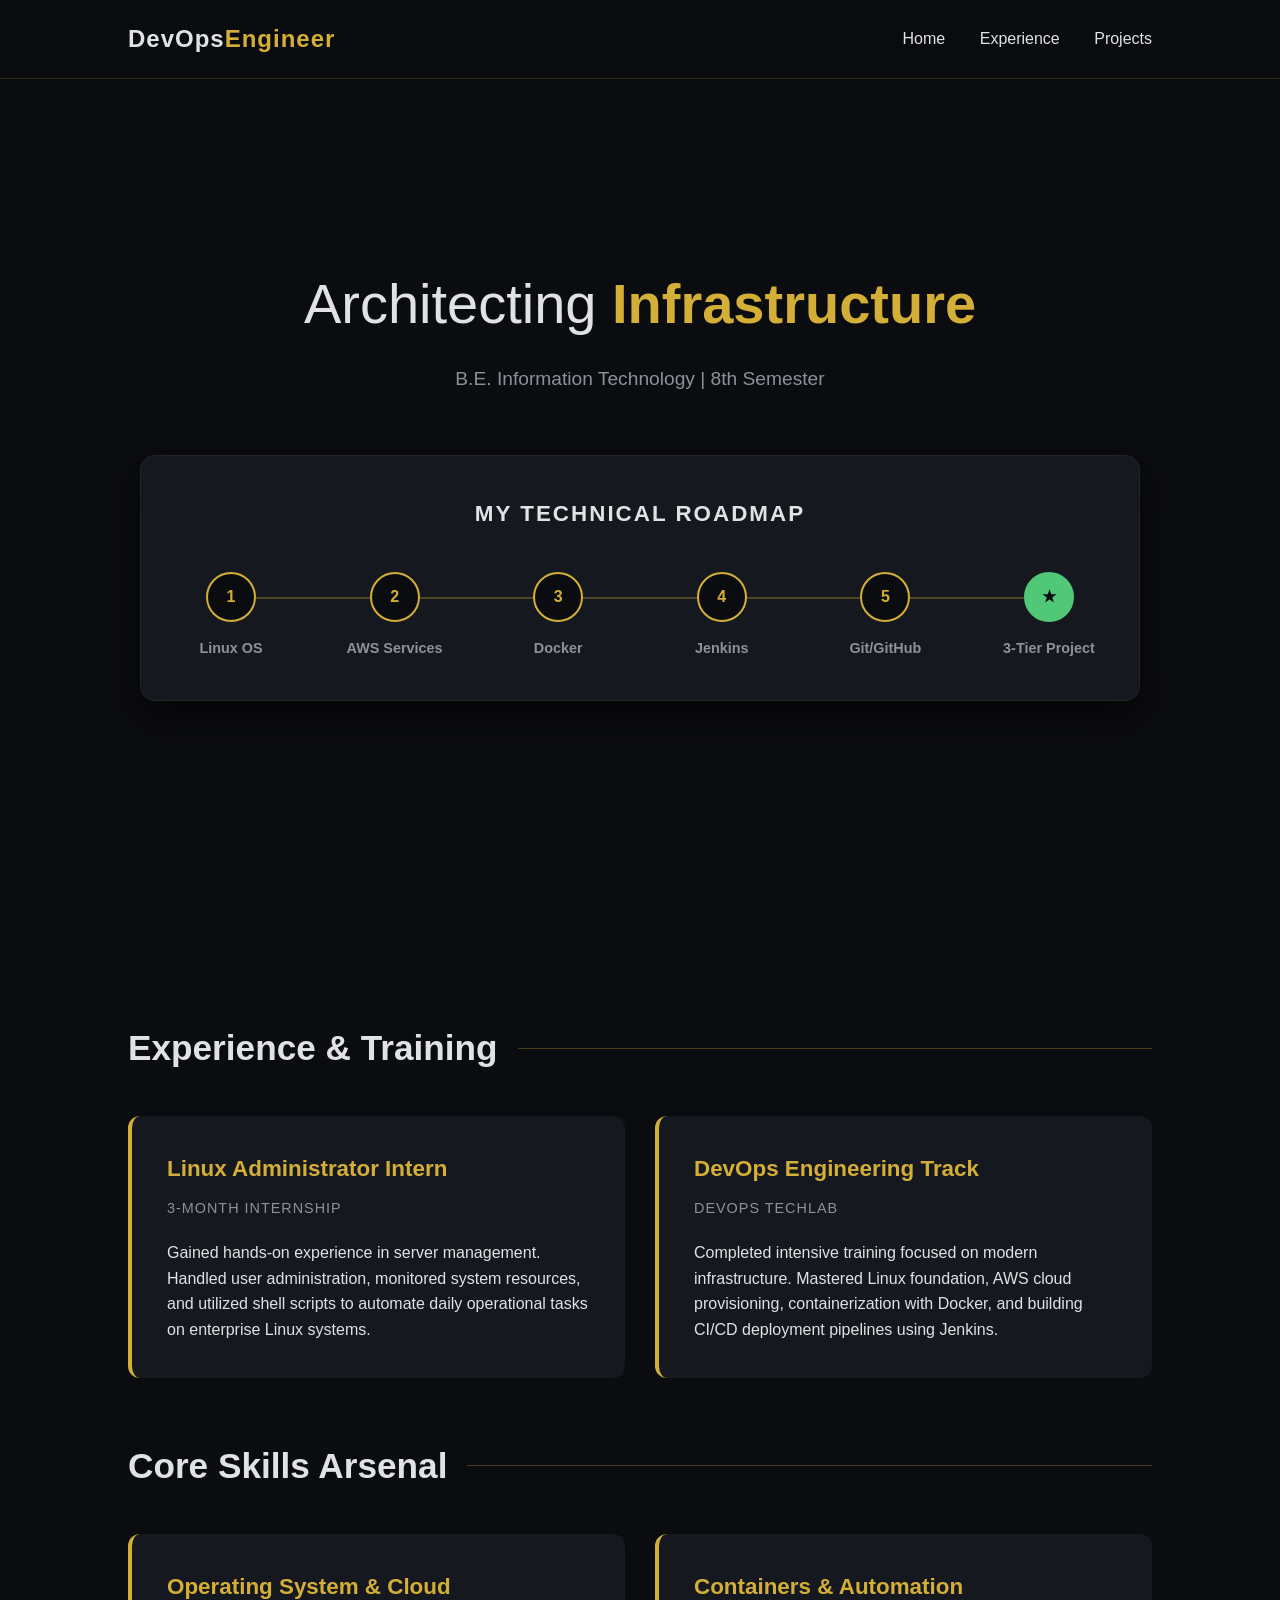
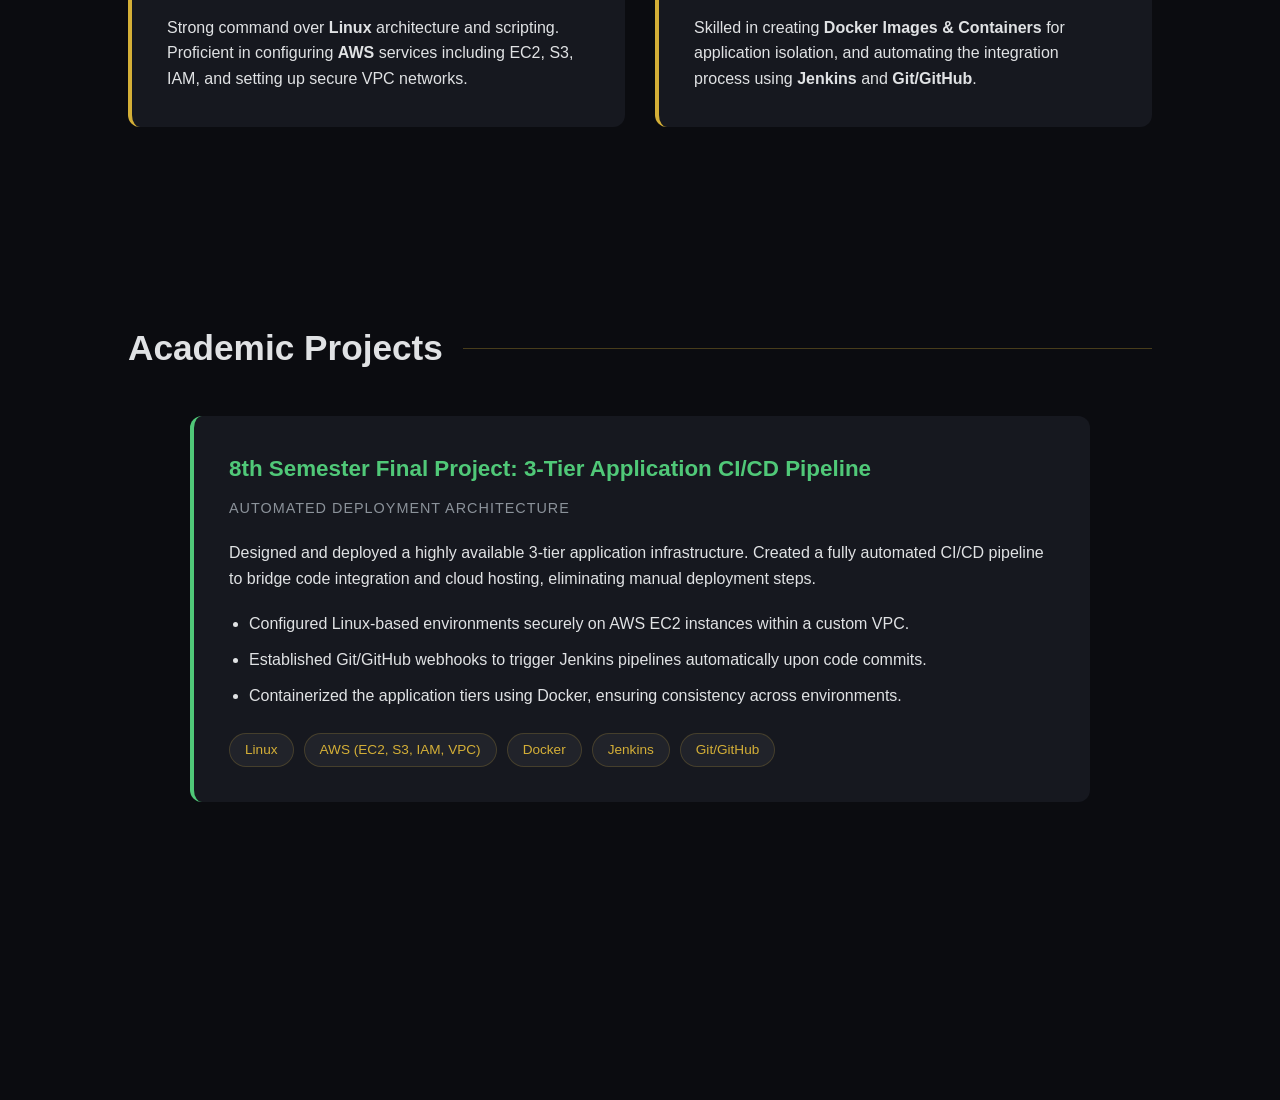
==== public/index.html @ 72304bda "Update index.html" ====
<!DOCTYPE html>
<html lang="en">
<head>
    <meta charset="UTF-8">
    <meta name="viewport" content="width=device-width, initial-scale=1.0">
    <title>DevOps Portfolio | Premium</title>
    <style>
        /* CSS yahan HTML ke andar hi hai taaki koi link error na aaye */
        :root {
            --bg-dark: #0b0c10;
            --bg-card: #16181f;
            --gold: #d4af37;
            --emerald: #50c878;
            --text-main: #e0e2e4;
            --text-muted: #8b929a;
        }

        * {
            margin: 0;
            padding: 0;
            box-sizing: border-box;
            font-family: 'Segoe UI', Tahoma, Geneva, Verdana, sans-serif;
        }

        html {
            scroll-behavior: smooth; /* Smooth scrolling for links */
        }

        body {
            background-color: var(--bg-dark);
            color: var(--text-main);
            line-height: 1.6;
        }

        /* Navigation */
        nav {
            display: flex;
            justify-content: space-between;
            align-items: center;
            padding: 20px 10%;
            background-color: rgba(11, 12, 16, 0.95);
            position: fixed;
            width: 100%;
            top: 0;
            z-index: 1000;
            border-bottom: 1px solid rgba(212, 175, 55, 0.2);
            backdrop-filter: blur(10px);
        }

        .logo { font-size: 1.5rem; letter-spacing: 1px; }
        .logo span { color: var(--gold); }

        .links a {
            color: var(--text-main);
            text-decoration: none;
            font-weight: 500;
            margin-left: 30px;
            transition: color 0.3s ease;
        }

        .links a:hover { color: var(--gold); }

        /* Sections Styling */
        section {
            padding: 120px 10% 60px; /* Padding top given for fixed navbar */
            min-height: 100vh;
        }

        .hero { text-align: center; display: flex; flex-direction: column; justify-content: center; align-items: center; }
        .hero h1 { font-size: 3.5rem; margin-bottom: 15px; font-weight: 300; }
        .hero h1 span { color: var(--gold); font-weight: 600; }
        .hero p { font-size: 1.2rem; color: var(--text-muted); }

        /* Roadmap Graph */
        .roadmap-wrapper {
            margin: 60px auto 0;
            width: 100%;
            max-width: 1000px;
            background: var(--bg-card);
            padding: 40px;
            border-radius: 15px;
            box-shadow: 0 15px 40px rgba(0,0,0,0.6);
            border: 1px solid rgba(255,255,255,0.05);
        }

        .roadmap-title {
            text-align: center;
            margin-bottom: 40px;
            font-size: 1.4rem;
            color: var(--text-main);
            letter-spacing: 2px;
            text-transform: uppercase;
        }

        .roadmap {
            display: flex;
            align-items: center;
            justify-content: space-between;
            position: relative;
        }

        .step {
            display: flex;
            flex-direction: column;
            align-items: center;
            z-index: 2;
            width: 100px;
        }

        .circle {
            width: 50px;
            height: 50px;
            background: var(--bg-dark);
            border: 2px solid var(--gold);
            border-radius: 50%;
            display: flex;
            align-items: center;
            justify-content: center;
            font-weight: bold;
            color: var(--gold);
            margin-bottom: 15px;
            transition: transform 0.3s ease, background 0.3s ease;
        }

        .step:hover .circle { transform: scale(1.1); background: var(--gold); color: var(--bg-dark); }
        .step.final .circle { background: var(--emerald); border-color: var(--emerald); color: var(--bg-dark); }

        .label { font-size: 0.9rem; text-align: center; color: var(--text-muted); font-weight: 600; }

        .line {
            position: absolute;
            top: 25px;
            left: 50px;
            right: 50px;
            height: 2px;
            background: rgba(212, 175, 55, 0.3);
            z-index: 1;
        }

        .section-title {
            font-size: 2.2rem;
            margin-bottom: 40px;
            color: var(--text-main);
            display: flex;
            align-items: center;
        }

        .section-title::after {
            content: "";
            flex: 1;
            height: 1px;
            background: rgba(212, 175, 55, 0.3);
            margin-left: 20px;
        }

        /* Cards */
        .grid { display: grid; grid-template-columns: repeat(auto-fit, minmax(320px, 1fr)); gap: 30px; }
        
        .card {
            background: var(--bg-card);
            padding: 35px;
            border-radius: 12px;
            border-left: 4px solid var(--gold);
            transition: transform 0.4s ease, box-shadow 0.4s ease;
        }

        .card:hover { transform: translateY(-10px); box-shadow: 0 20px 40px rgba(0,0,0,0.4); }
        .card h3 { color: var(--gold); font-size: 1.4rem; margin-bottom: 10px; }
        .card .subtitle { color: var(--text-muted); font-size: 0.9rem; margin-bottom: 20px; text-transform: uppercase; letter-spacing: 1px; }

        /* Project Specifics */
        .project-card { border-left: 4px solid var(--emerald); }
        .project-card h3 { color: var(--emerald); }
        
        .tech-stack { margin-top: 20px; display: flex; flex-wrap: wrap; gap: 10px; }
        .tag {
            background: rgba(255,255,255,0.05);
            padding: 5px 15px;
            border-radius: 20px;
            font-size: 0.85rem;
            color: var(--gold);
            border: 1px solid rgba(212, 175, 55, 0.2);
        }
    </style>
</head>
<body>

    <nav>
        <div class="logo"><strong>DevOps<span>Engineer</span></strong></div>
        <div class="links">
            <a href="#home">Home</a>
            <a href="#experience">Experience</a>
            <a href="#projects">Projects</a>
        </div>
    </nav>

    <section id="home" class="hero">
        <h1>Architecting <span>Infrastructure</span></h1>
        <p>B.E. Information Technology | 8th Semester</p>

        <div class="roadmap-wrapper">
            <h2 class="roadmap-title">My Technical Roadmap</h2>
            <div class="roadmap">
                <div class="line"></div>
                <div class="step">
                    <div class="circle">1</div>
                    <div class="label">Linux OS</div>
                </div>
                <div class="step">
                    <div class="circle">2</div>
                    <div class="label">AWS Services</div>
                </div>
                <div class="step">
                    <div class="circle">3</div>
                    <div class="label">Docker</div>
                </div>
                <div class="step">
                    <div class="circle">4</div>
                    <div class="label">Jenkins</div>
                </div>
                <div class="step">
                    <div class="circle">5</div>
                    <div class="label">Git/GitHub</div>
                </div>
                <div class="step final">
                    <div class="circle">★</div>
                    <div class="label">3-Tier Project</div>
                </div>
            </div>
        </div>
    </section>

    <section id="experience">
        <h2 class="section-title">Experience & Training</h2>
        <div class="grid">
            <div class="card">
                <h3>Linux Administrator Intern</h3>
                <div class="subtitle">3-Month Internship</div>
                <p>Gained hands-on experience in server management. Handled user administration, monitored system resources, and utilized shell scripts to automate daily operational tasks on enterprise Linux systems.</p>
            </div>
            
            <div class="card">
                <h3>DevOps Engineering Track</h3>
                <div class="subtitle">DevOps TechLab</div>
                <p>Completed intensive training focused on modern infrastructure. Mastered Linux foundation, AWS cloud provisioning, containerization with Docker, and building CI/CD deployment pipelines using Jenkins.</p>
            </div>
        </div>

        <h2 class="section-title" style="margin-top: 60px;">Core Skills Arsenal</h2>
        <div class="grid">
            <div class="card">
                <h3>Operating System & Cloud</h3>
                <p>Strong command over <strong>Linux</strong> architecture and scripting. Proficient in configuring <strong>AWS</strong> services including EC2, S3, IAM, and setting up secure VPC networks.</p>
            </div>
            <div class="card">
                <h3>Containers & Automation</h3>
                <p>Skilled in creating <strong>Docker Images & Containers</strong> for application isolation, and automating the integration process using <strong>Jenkins</strong> and <strong>Git/GitHub</strong>.</p>
            </div>
        </div>
    </section>

    <section id="projects">
        <h2 class="section-title">Academic Projects</h2>
        
        <div class="card project-card" style="max-width: 900px; margin: 0 auto;">
            <h3>8th Semester Final Project: 3-Tier Application CI/CD Pipeline</h3>
            <div class="subtitle">Automated Deployment Architecture</div>
            
            <p style="margin-bottom: 20px;">
                Designed and deployed a highly available 3-tier application infrastructure. Created a fully automated CI/CD pipeline to bridge code integration and cloud hosting, eliminating manual deployment steps.
            </p>
            
            <ul style="margin-left: 20px; color: var(--text-main); margin-bottom: 25px;">
                <li style="margin-bottom: 10px;">Configured Linux-based environments securely on AWS EC2 instances within a custom VPC.</li>
                <li style="margin-bottom: 10px;">Established Git/GitHub webhooks to trigger Jenkins pipelines automatically upon code commits.</li>
                <li style="margin-bottom: 10px;">Containerized the application tiers using Docker, ensuring consistency across environments.</li>
            </ul>

            <div class="tech-stack">
                <span class="tag">Linux</span>
                <span class="tag">AWS (EC2, S3, IAM, VPC)</span>
                <span class="tag">Docker</span>
                <span class="tag">Jenkins</span>
                <span class="tag">Git/GitHub</span>
            </div>
        </div>
    </section>

</body>
</html>
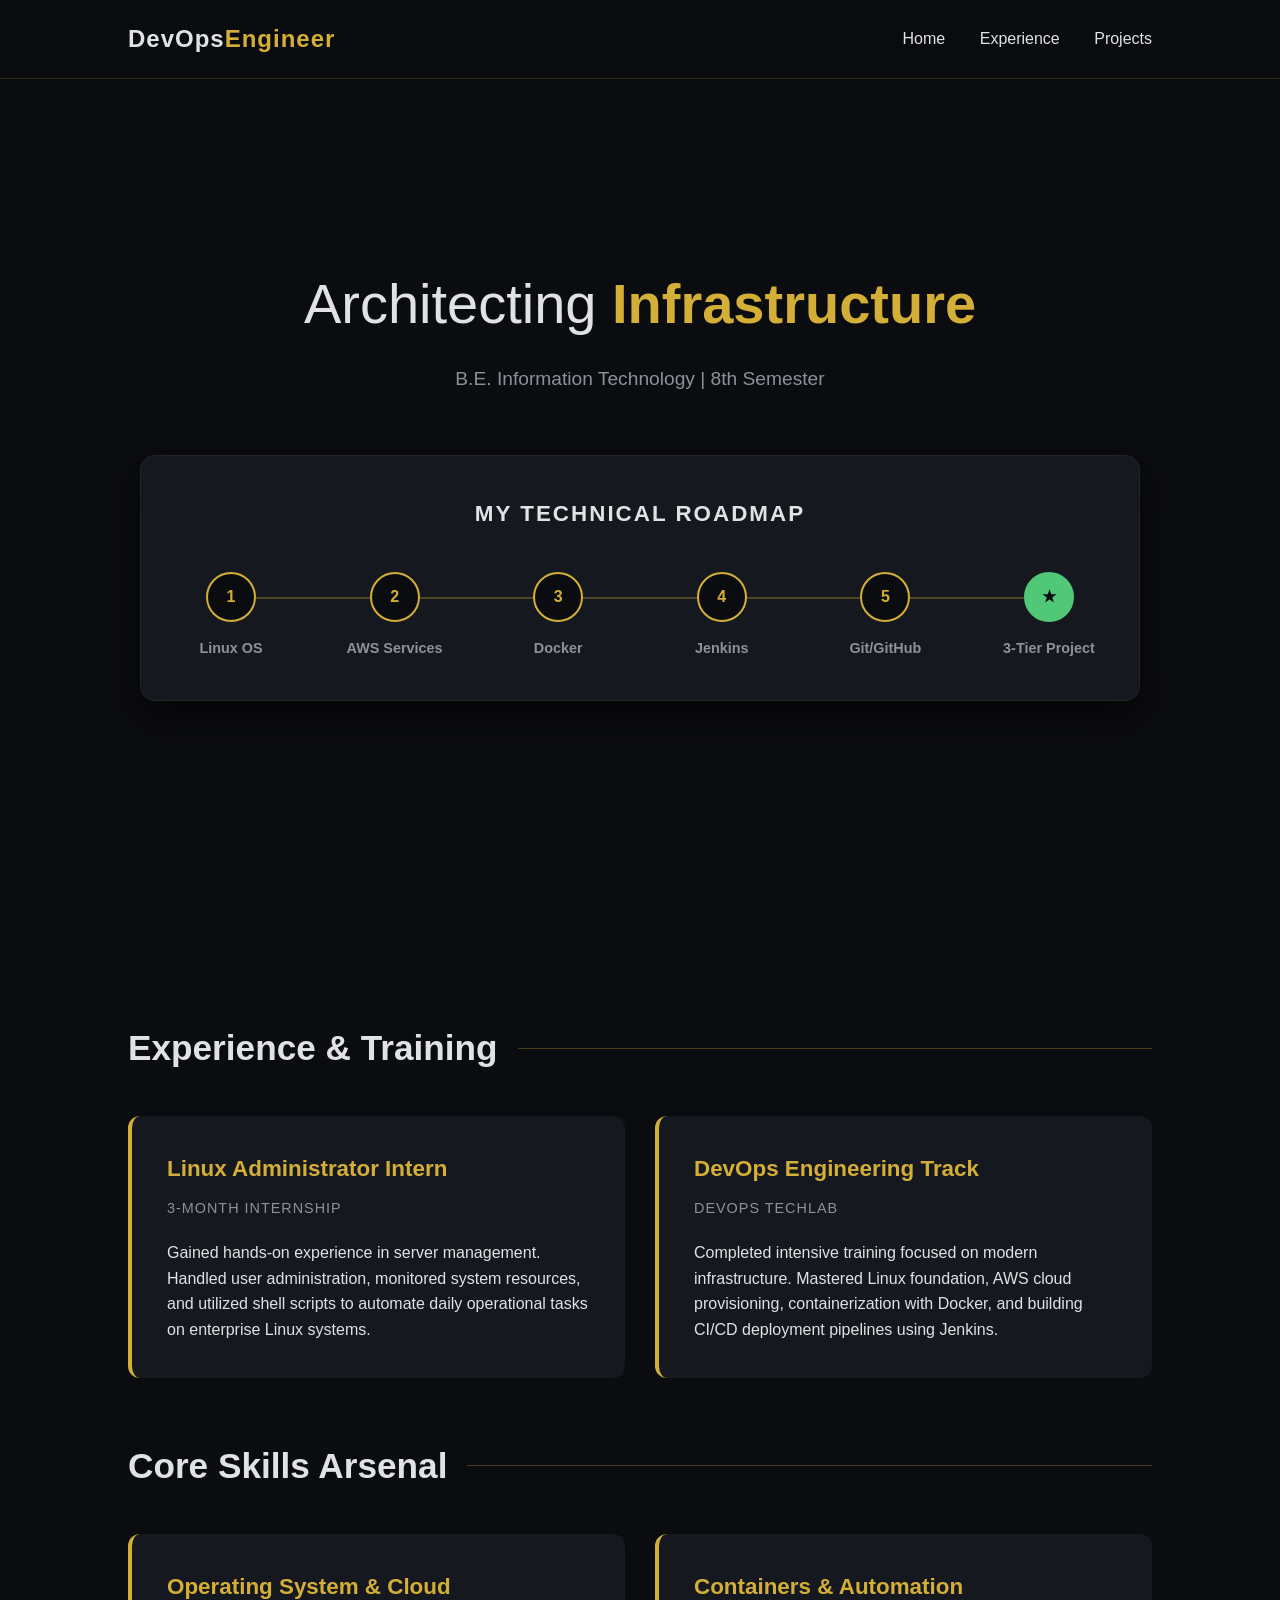
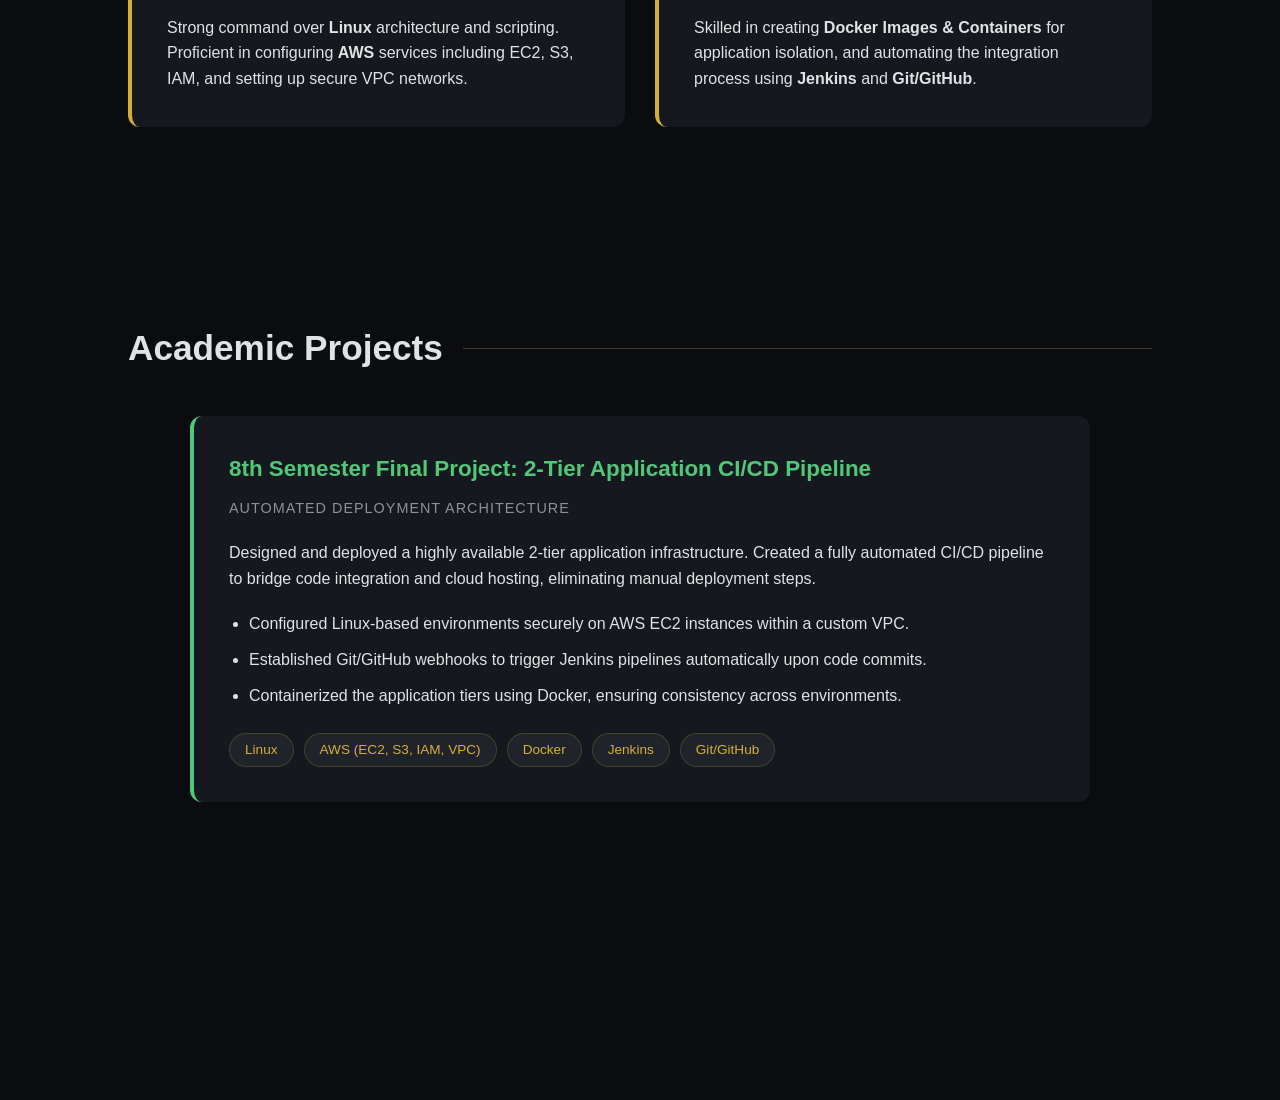
==== commit f8a56159: "Update index.html" ====
--- a/public/index.html
+++ b/public/index.html
@@ -263,11 +263,11 @@
         <h2 class="section-title">Academic Projects</h2>
         
         <div class="card project-card" style="max-width: 900px; margin: 0 auto;">
-            <h3>8th Semester Final Project: 3-Tier Application CI/CD Pipeline</h3>
+            <h3>8th Semester Final Project: 2-Tier Application CI/CD Pipeline</h3>
             <div class="subtitle">Automated Deployment Architecture</div>
             
             <p style="margin-bottom: 20px;">
-                Designed and deployed a highly available 3-tier application infrastructure. Created a fully automated CI/CD pipeline to bridge code integration and cloud hosting, eliminating manual deployment steps.
+                Designed and deployed a highly available 2-tier application infrastructure. Created a fully automated CI/CD pipeline to bridge code integration and cloud hosting, eliminating manual deployment steps.
             </p>
             
             <ul style="margin-left: 20px; color: var(--text-main); margin-bottom: 25px;">
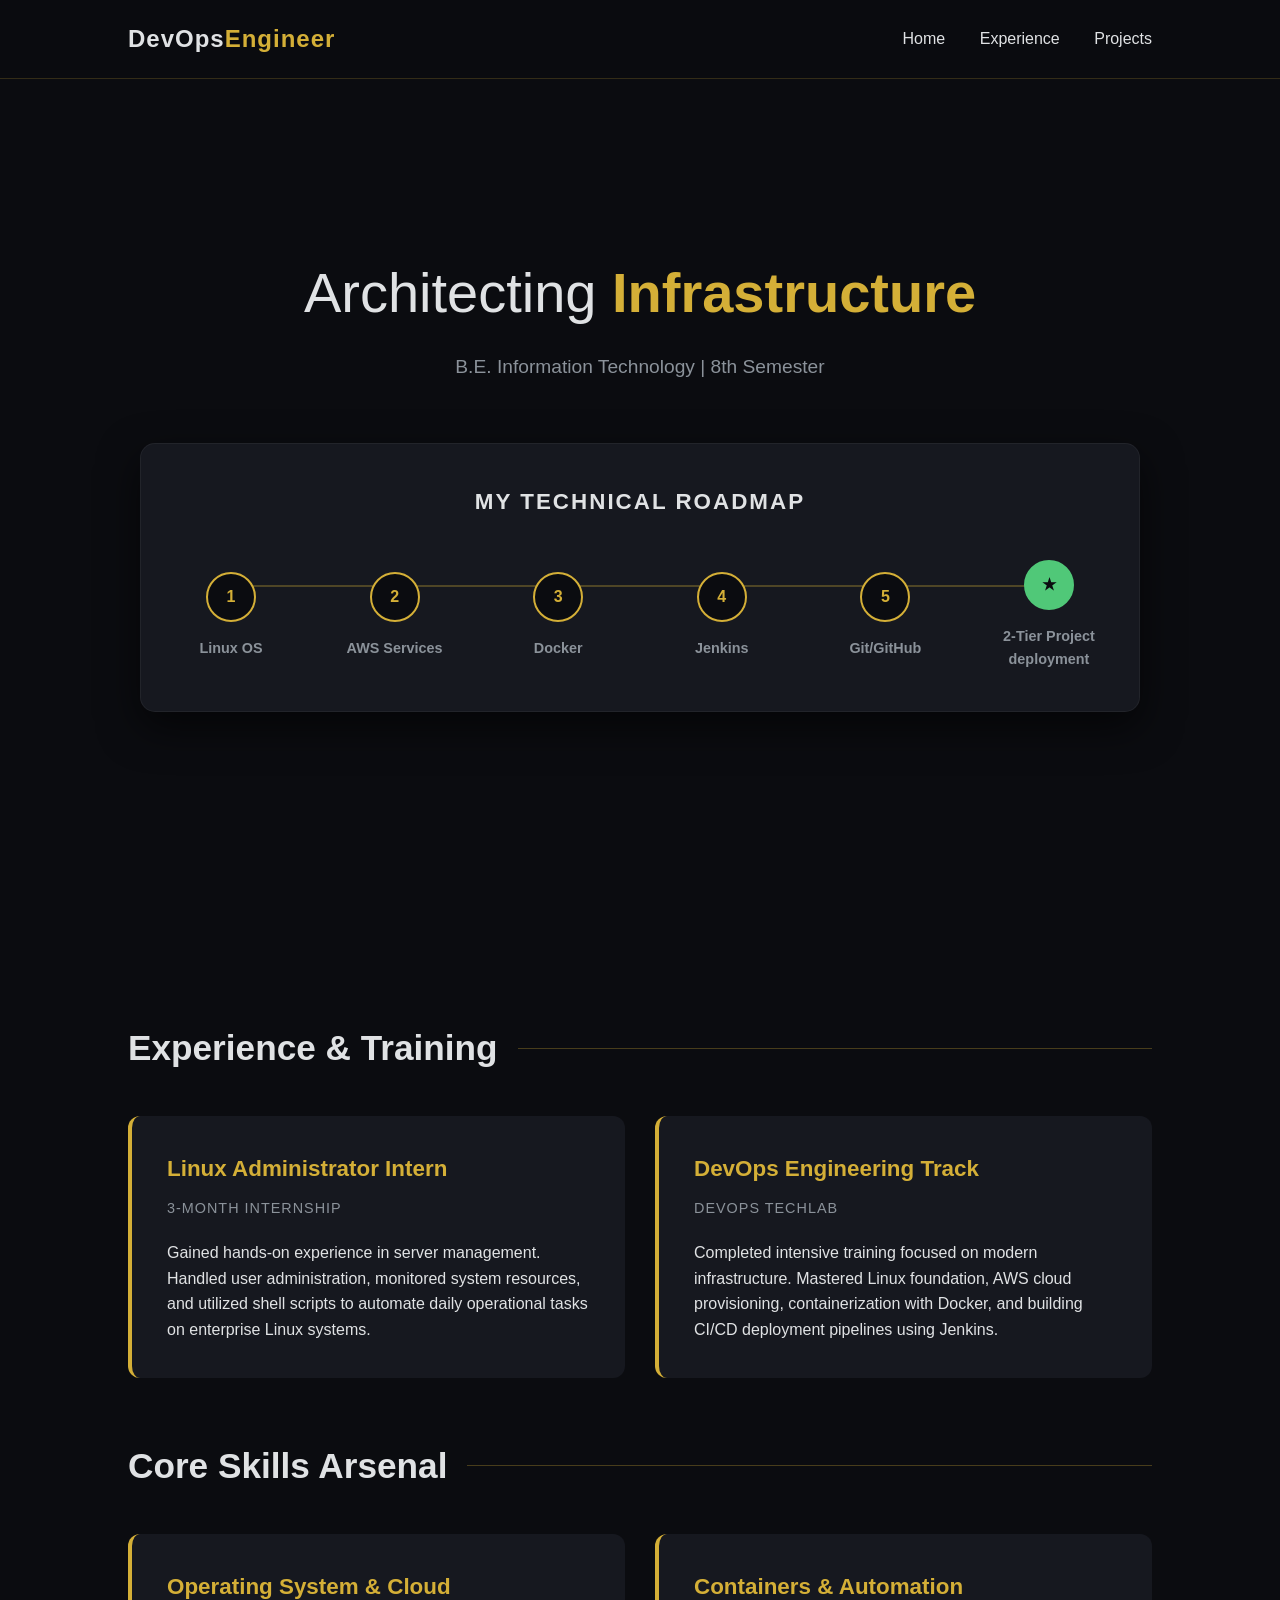
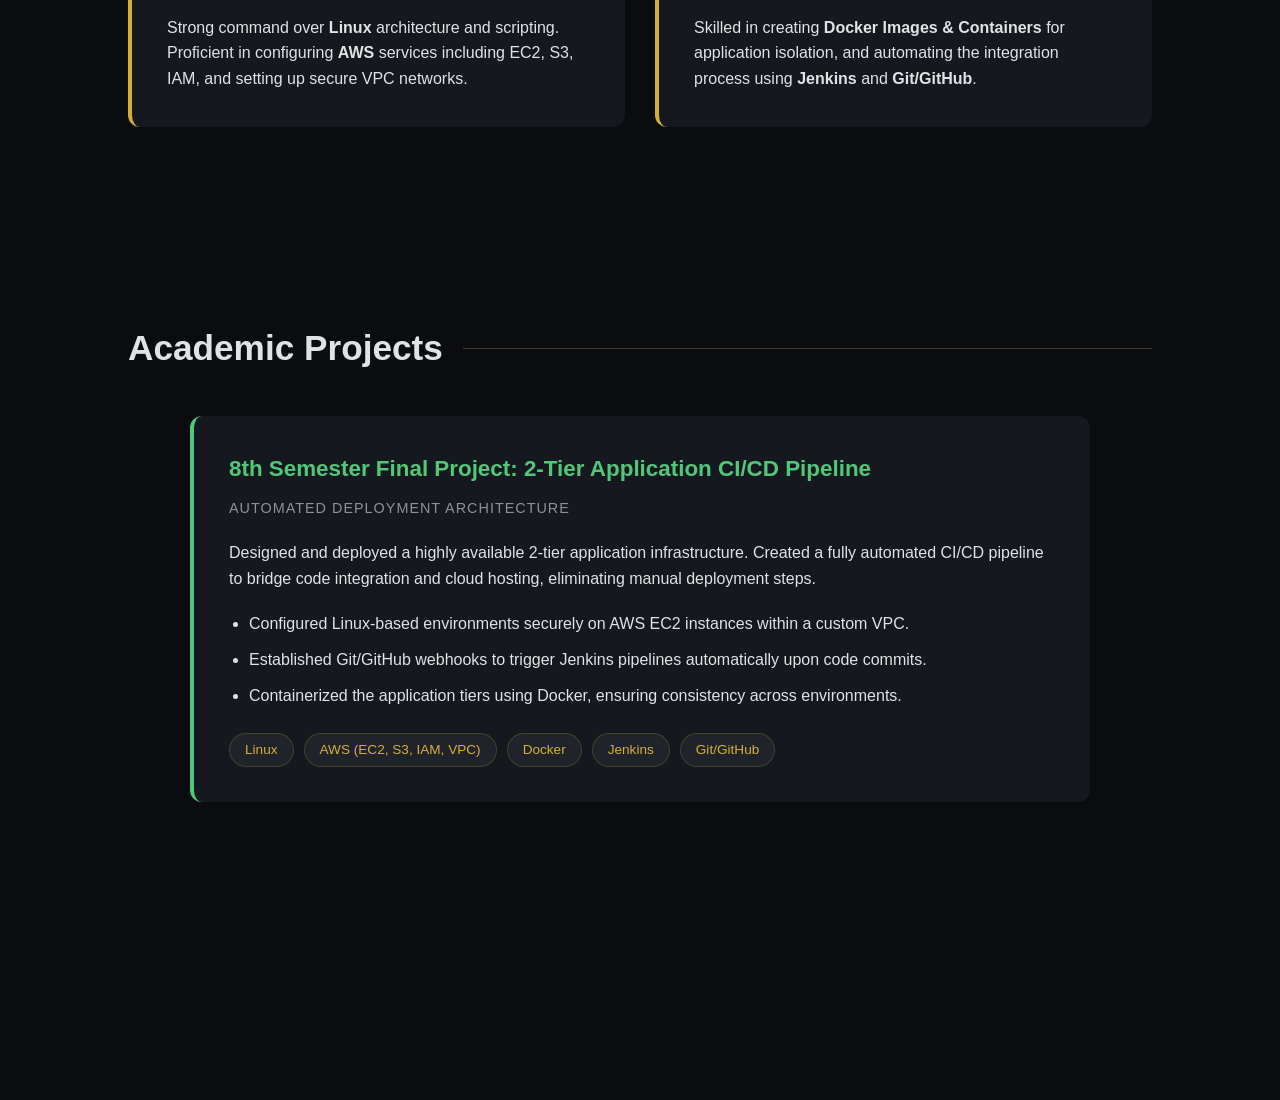
==== commit 5835c596: "Update index.html" ====
--- a/public/index.html
+++ b/public/index.html
@@ -224,7 +224,7 @@
                 </div>
                 <div class="step final">
                     <div class="circle">★</div>
-                    <div class="label">3-Tier Project</div>
+                    <div class="label">2-Tier Project deployment</div>
                 </div>
             </div>
         </div>
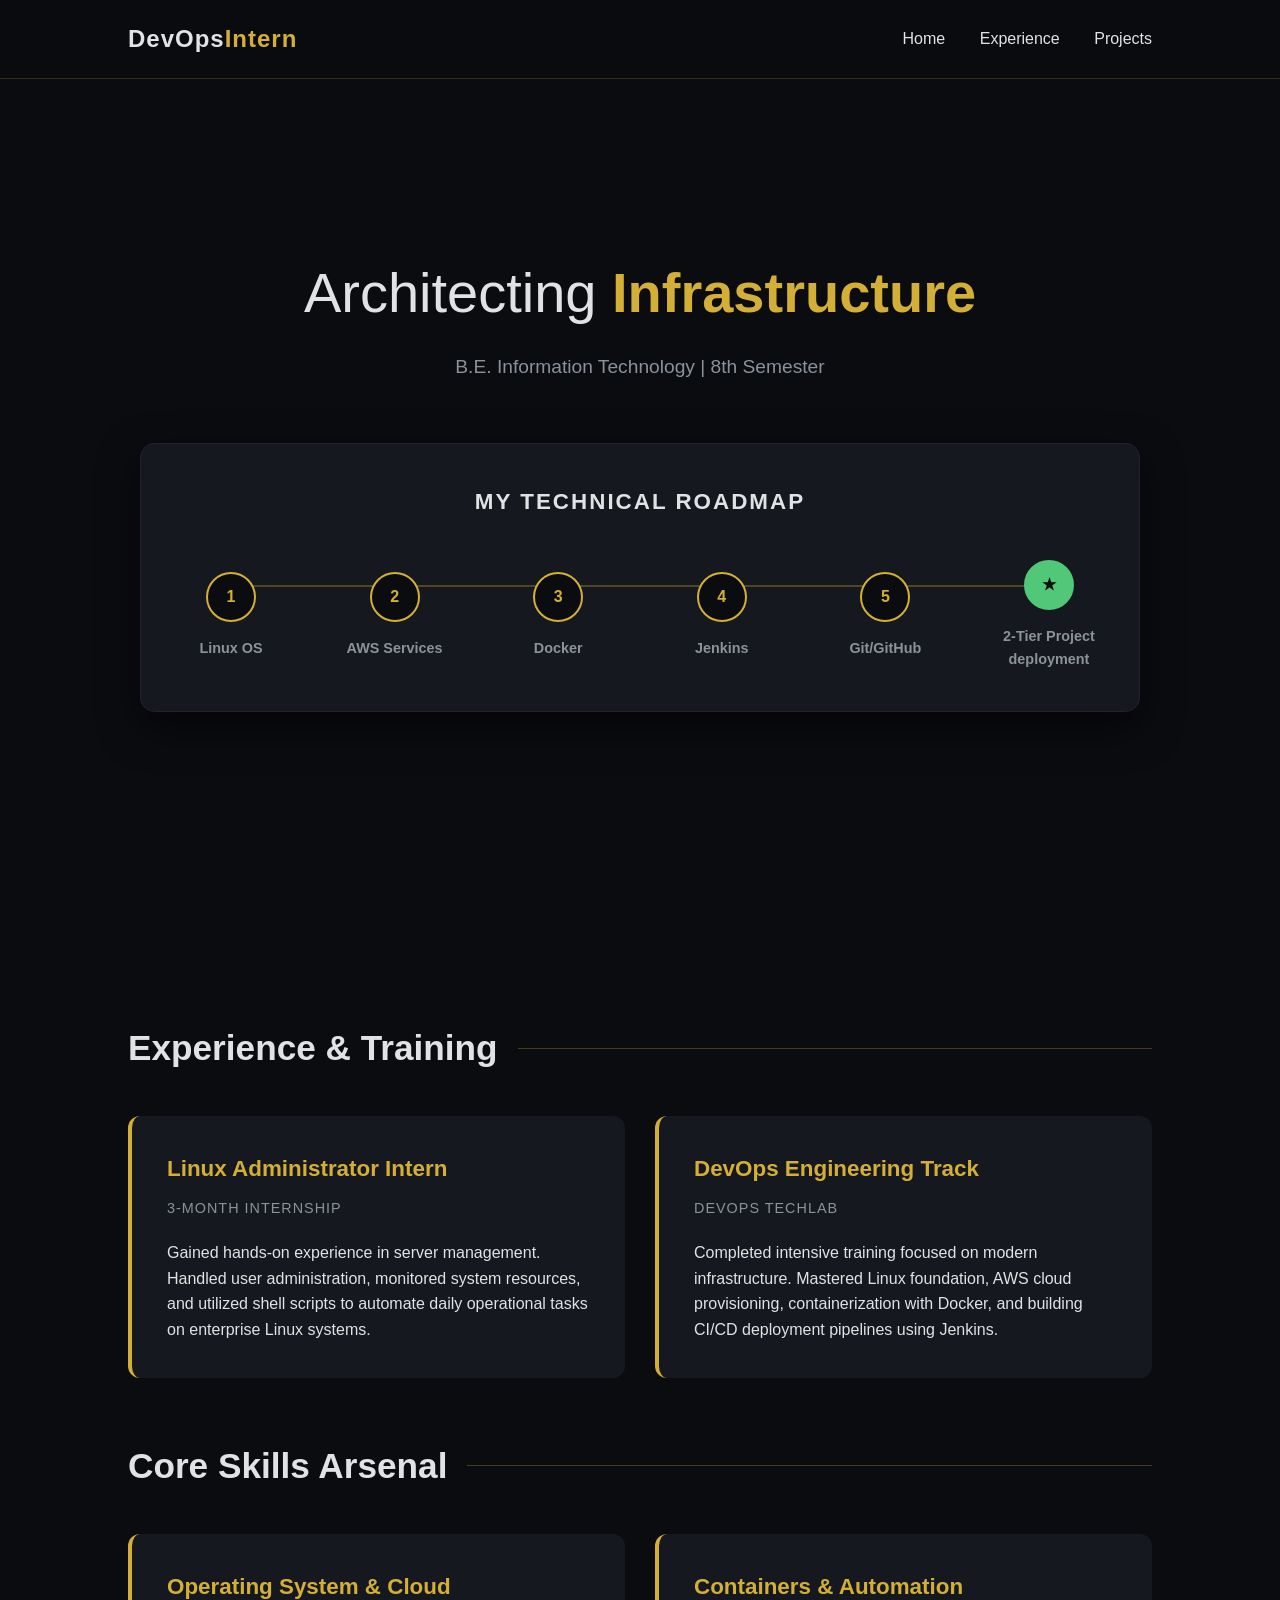
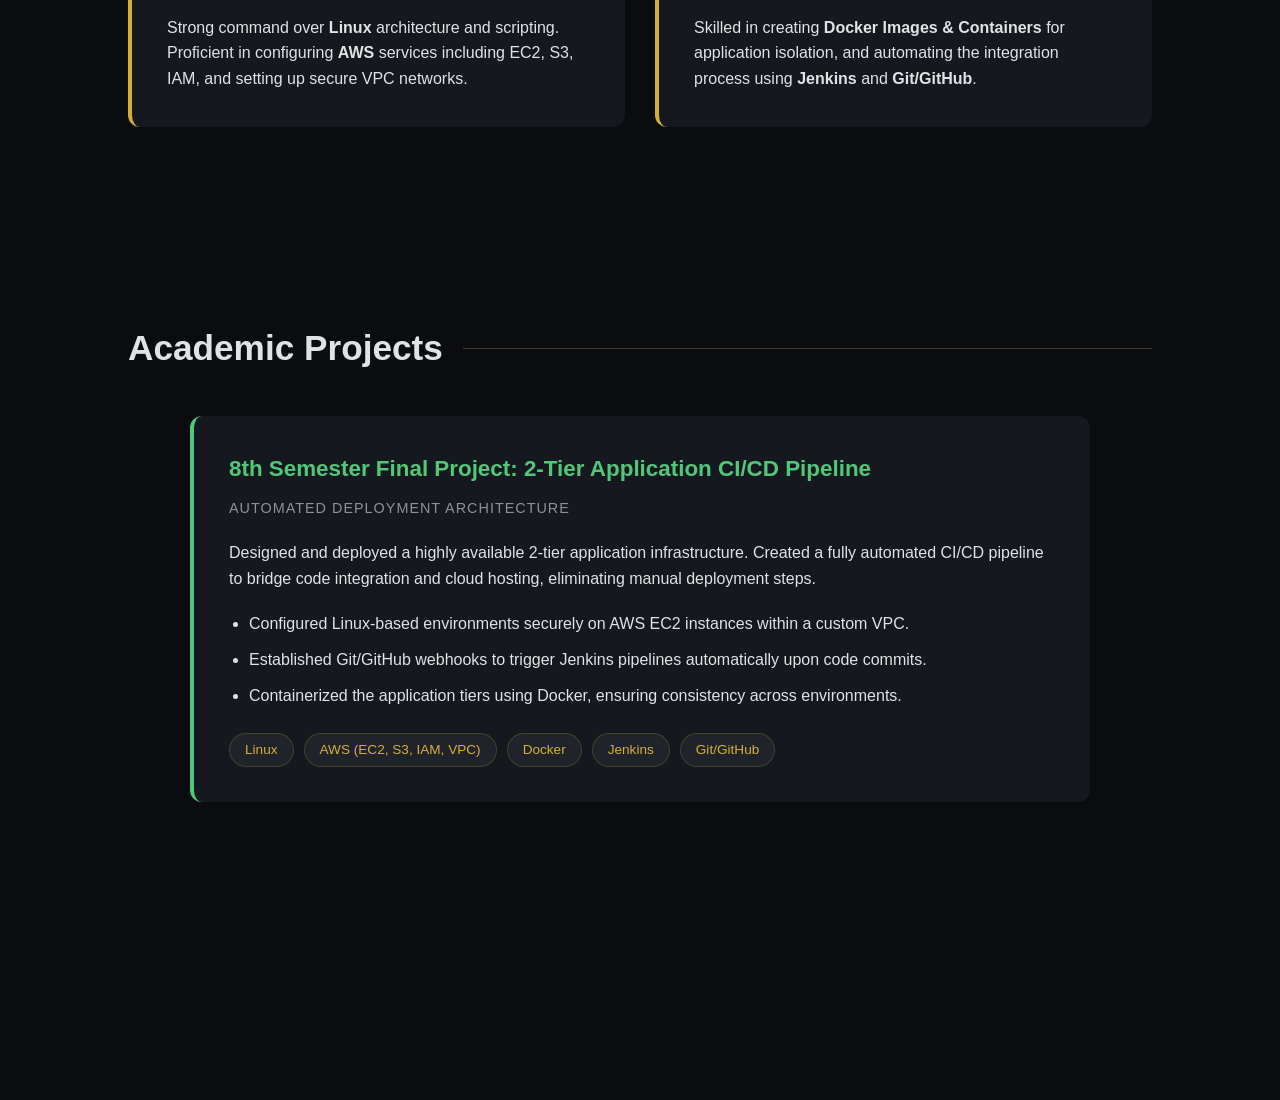
==== commit 96a5649b: "Update index.html" ====
--- a/public/index.html
+++ b/public/index.html
@@ -186,7 +186,7 @@
 <body>
 
     <nav>
-        <div class="logo"><strong>DevOps<span>Engineer</span></strong></div>
+        <div class="logo"><strong>DevOps<span>Intern</span></strong></div>
         <div class="links">
             <a href="#home">Home</a>
             <a href="#experience">Experience</a>
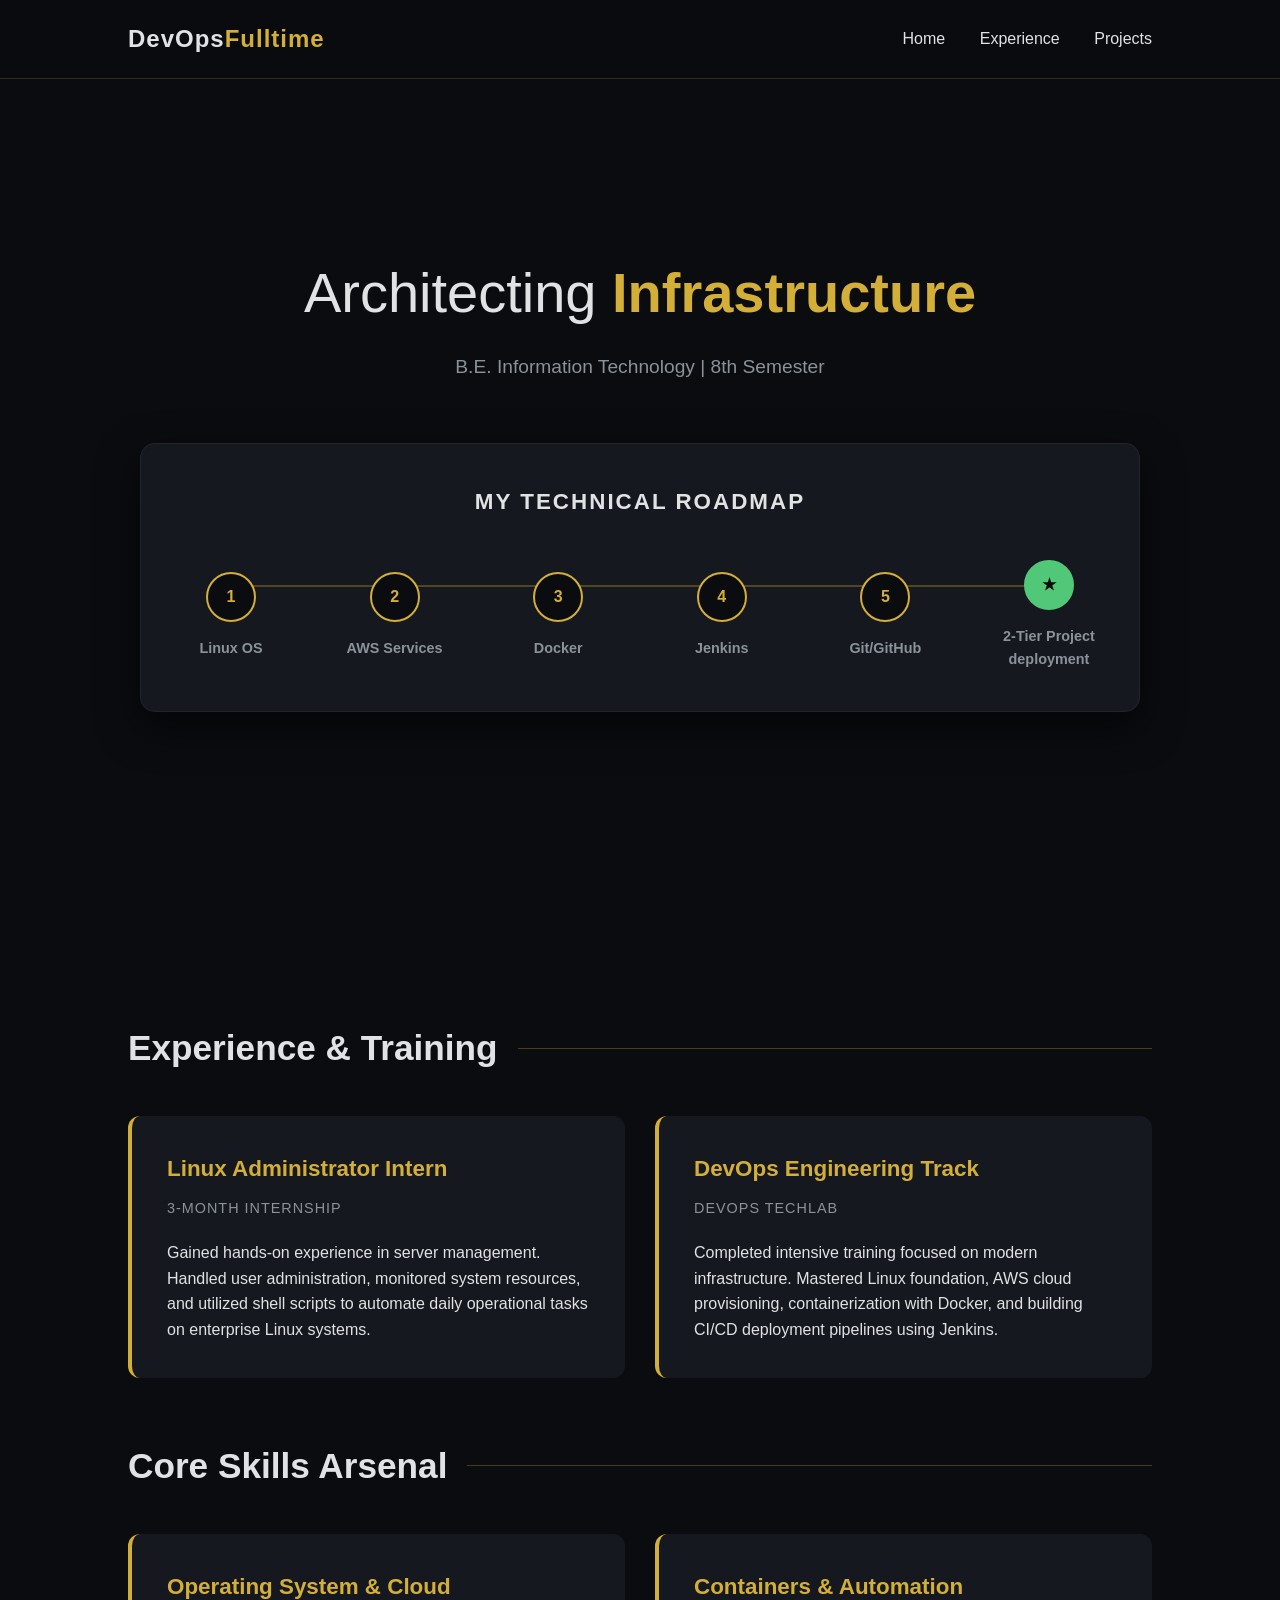
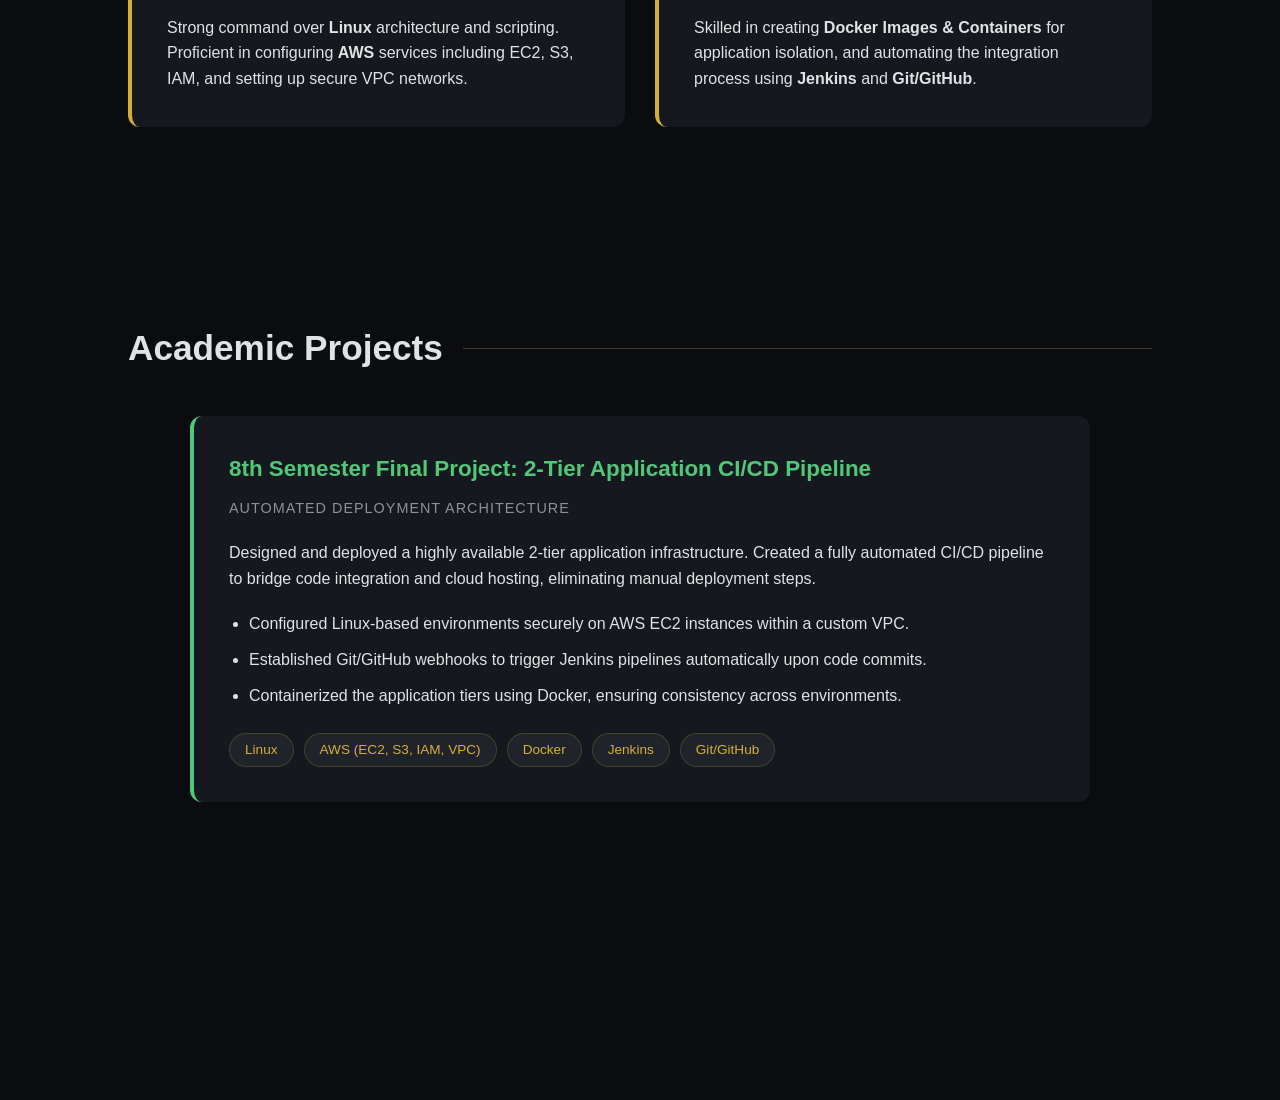
==== commit c949b5b4: "Update index.html" ====
--- a/public/index.html
+++ b/public/index.html
@@ -186,7 +186,7 @@
 <body>
 
     <nav>
-        <div class="logo"><strong>DevOps<span>Intern</span></strong></div>
+        <div class="logo"><strong>DevOps<span>Fulltime</span></strong></div>
         <div class="links">
             <a href="#home">Home</a>
             <a href="#experience">Experience</a>
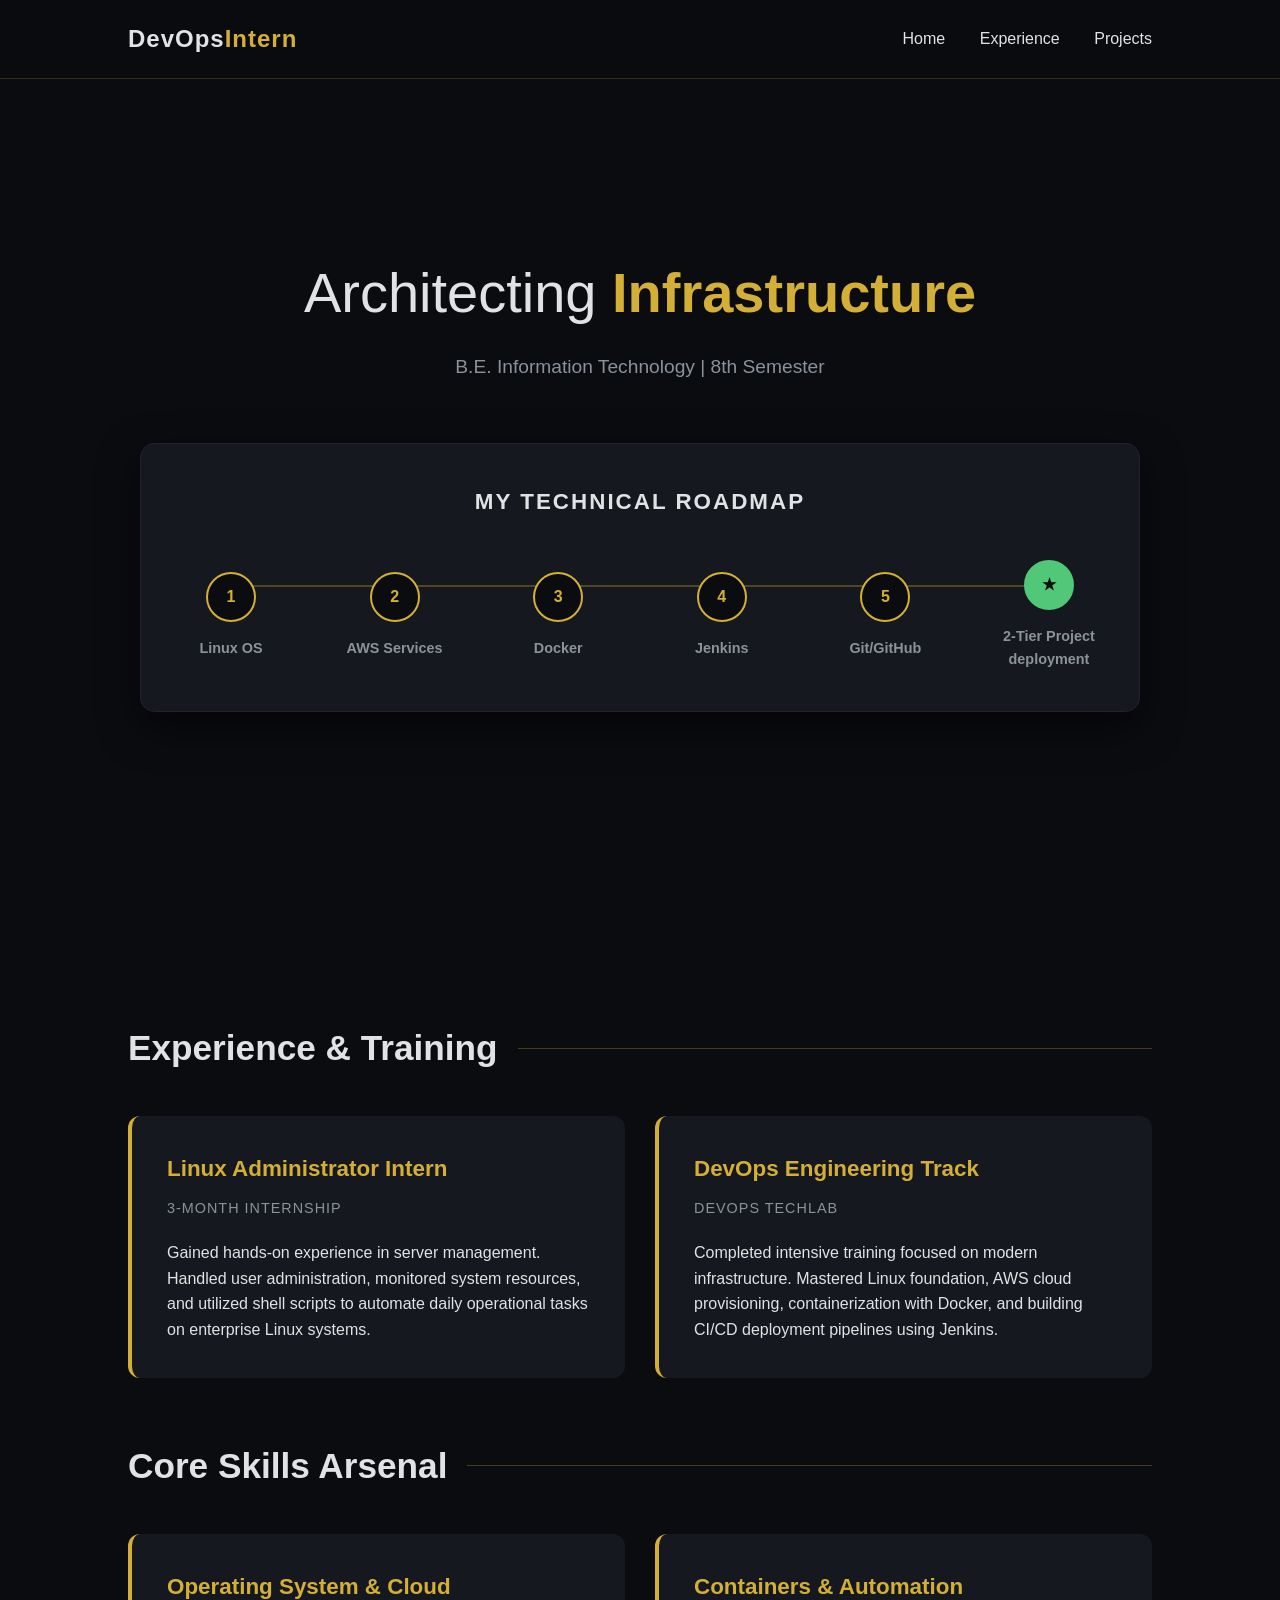
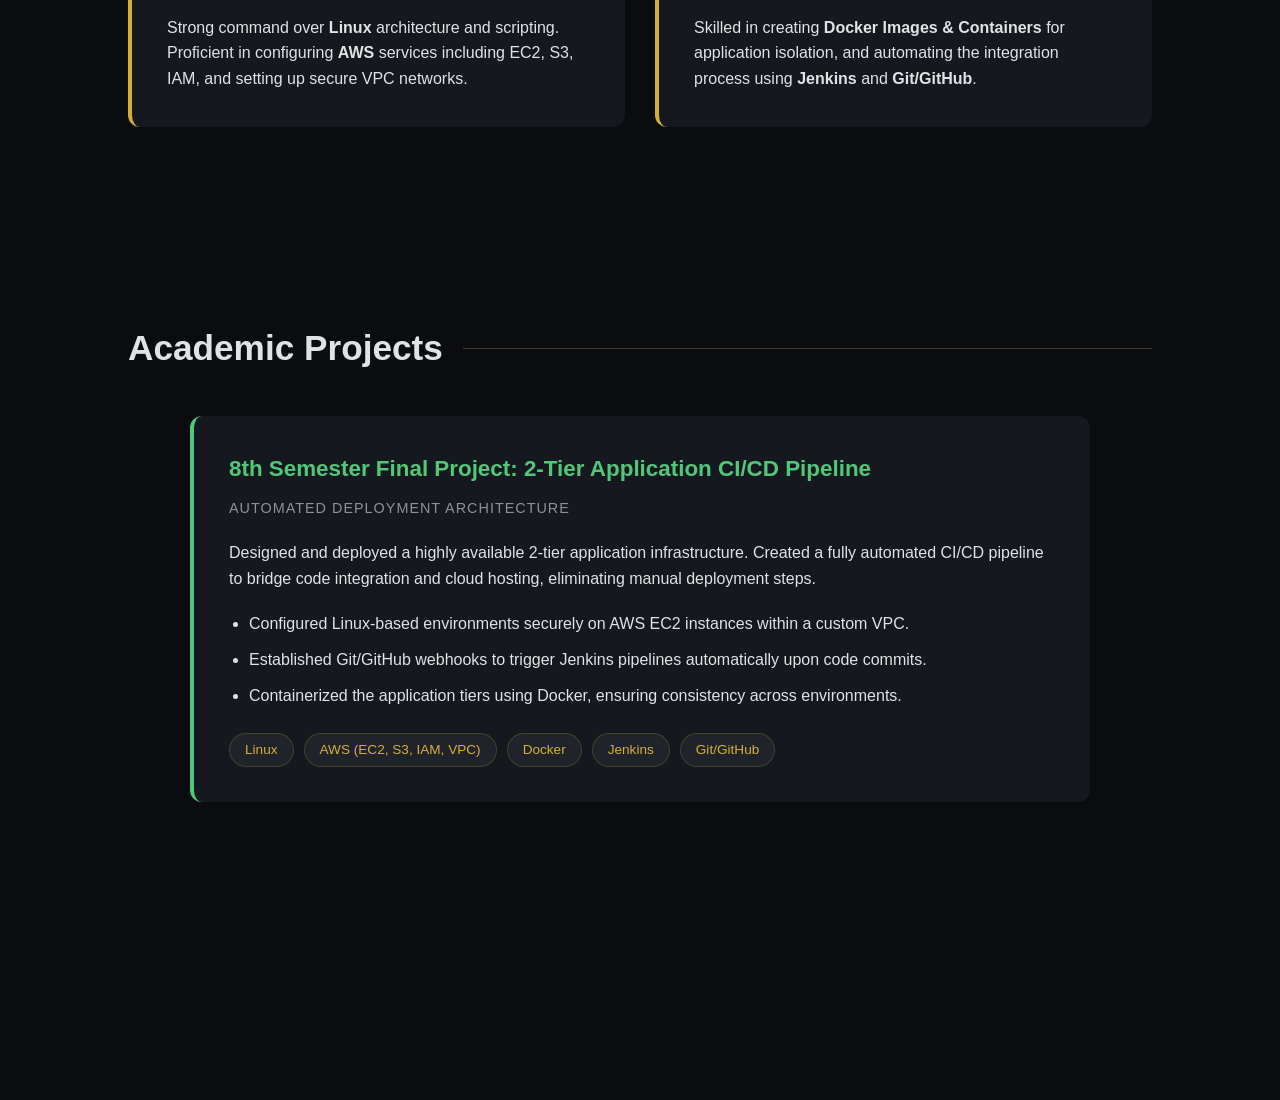
==== commit b53e3fcd: "Update index.html" ====
--- a/public/index.html
+++ b/public/index.html
@@ -186,7 +186,7 @@
 <body>
 
     <nav>
-        <div class="logo"><strong>DevOps<span>Fulltime</span></strong></div>
+        <div class="logo"><strong>DevOps<span>Intern</span></strong></div>
         <div class="links">
             <a href="#home">Home</a>
             <a href="#experience">Experience</a>
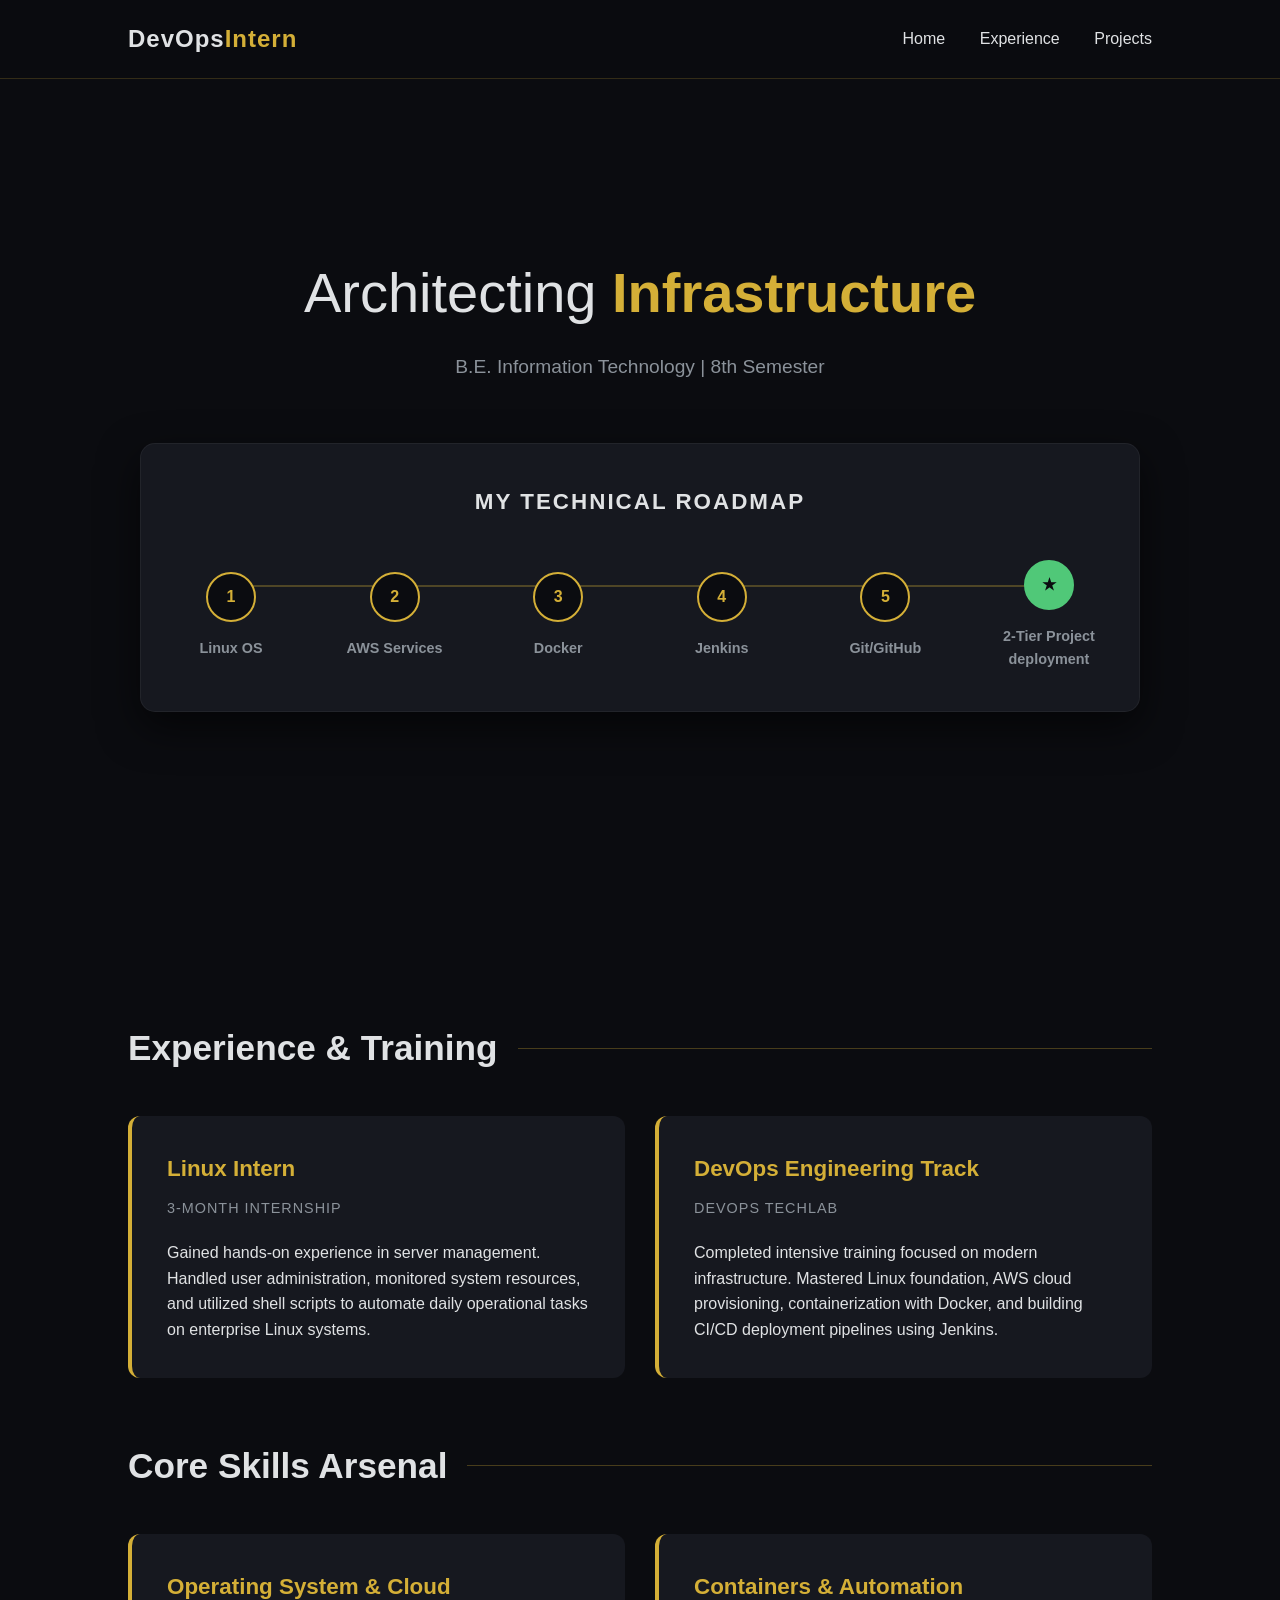
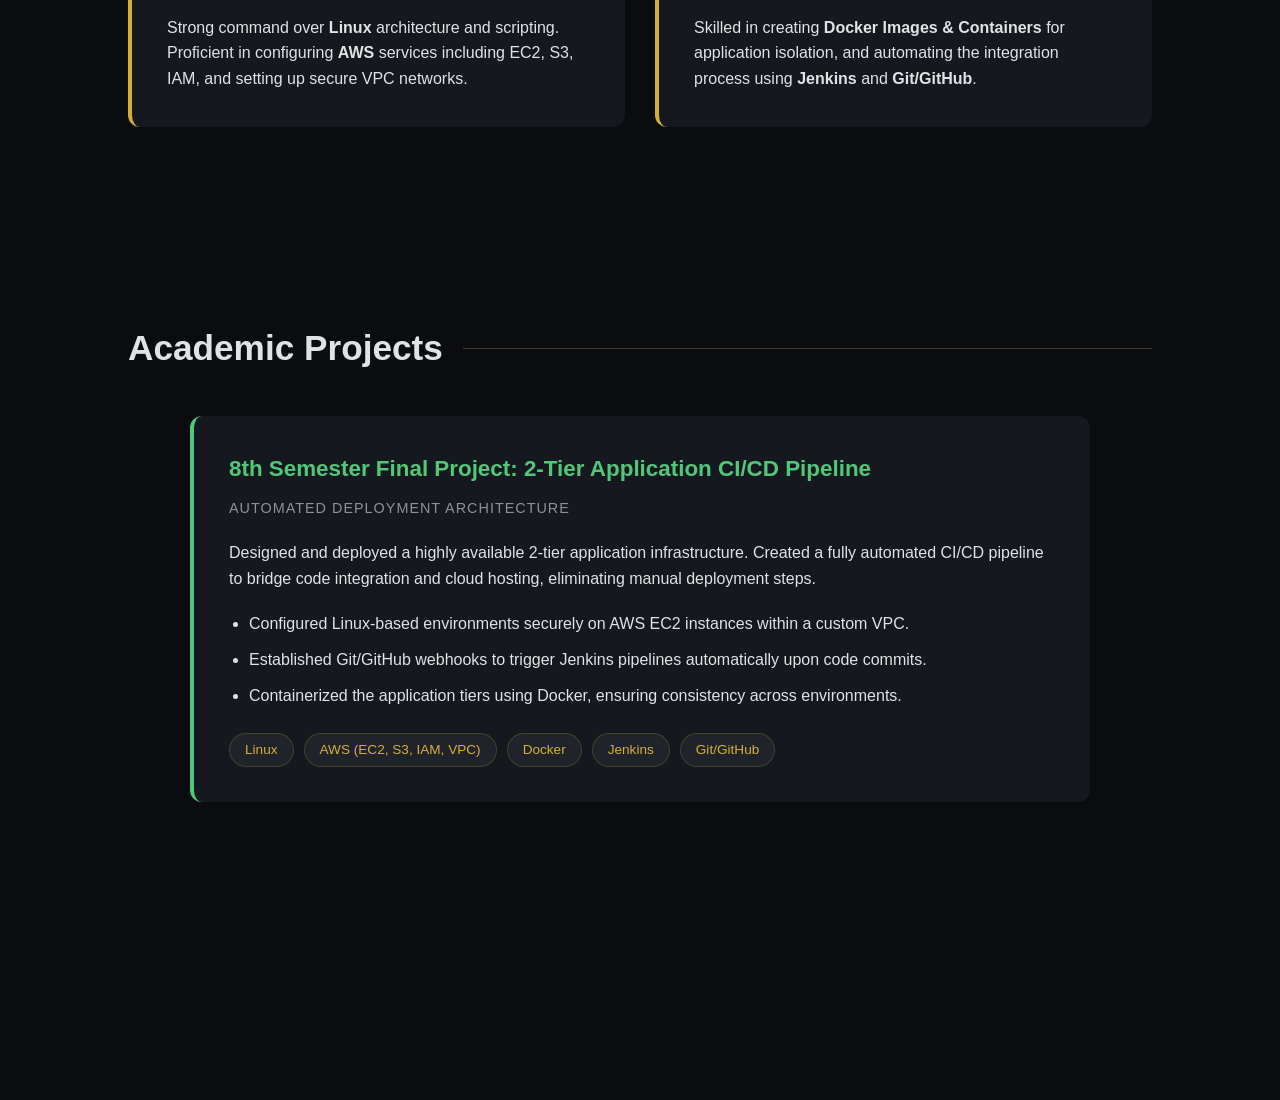
==== commit 8568d6ba: "Update index.html" ====
--- a/public/index.html
+++ b/public/index.html
@@ -234,7 +234,7 @@
         <h2 class="section-title">Experience & Training</h2>
         <div class="grid">
             <div class="card">
-                <h3>Linux Administrator Intern</h3>
+                <h3>Linux Intern</h3>
                 <div class="subtitle">3-Month Internship</div>
                 <p>Gained hands-on experience in server management. Handled user administration, monitored system resources, and utilized shell scripts to automate daily operational tasks on enterprise Linux systems.</p>
             </div>
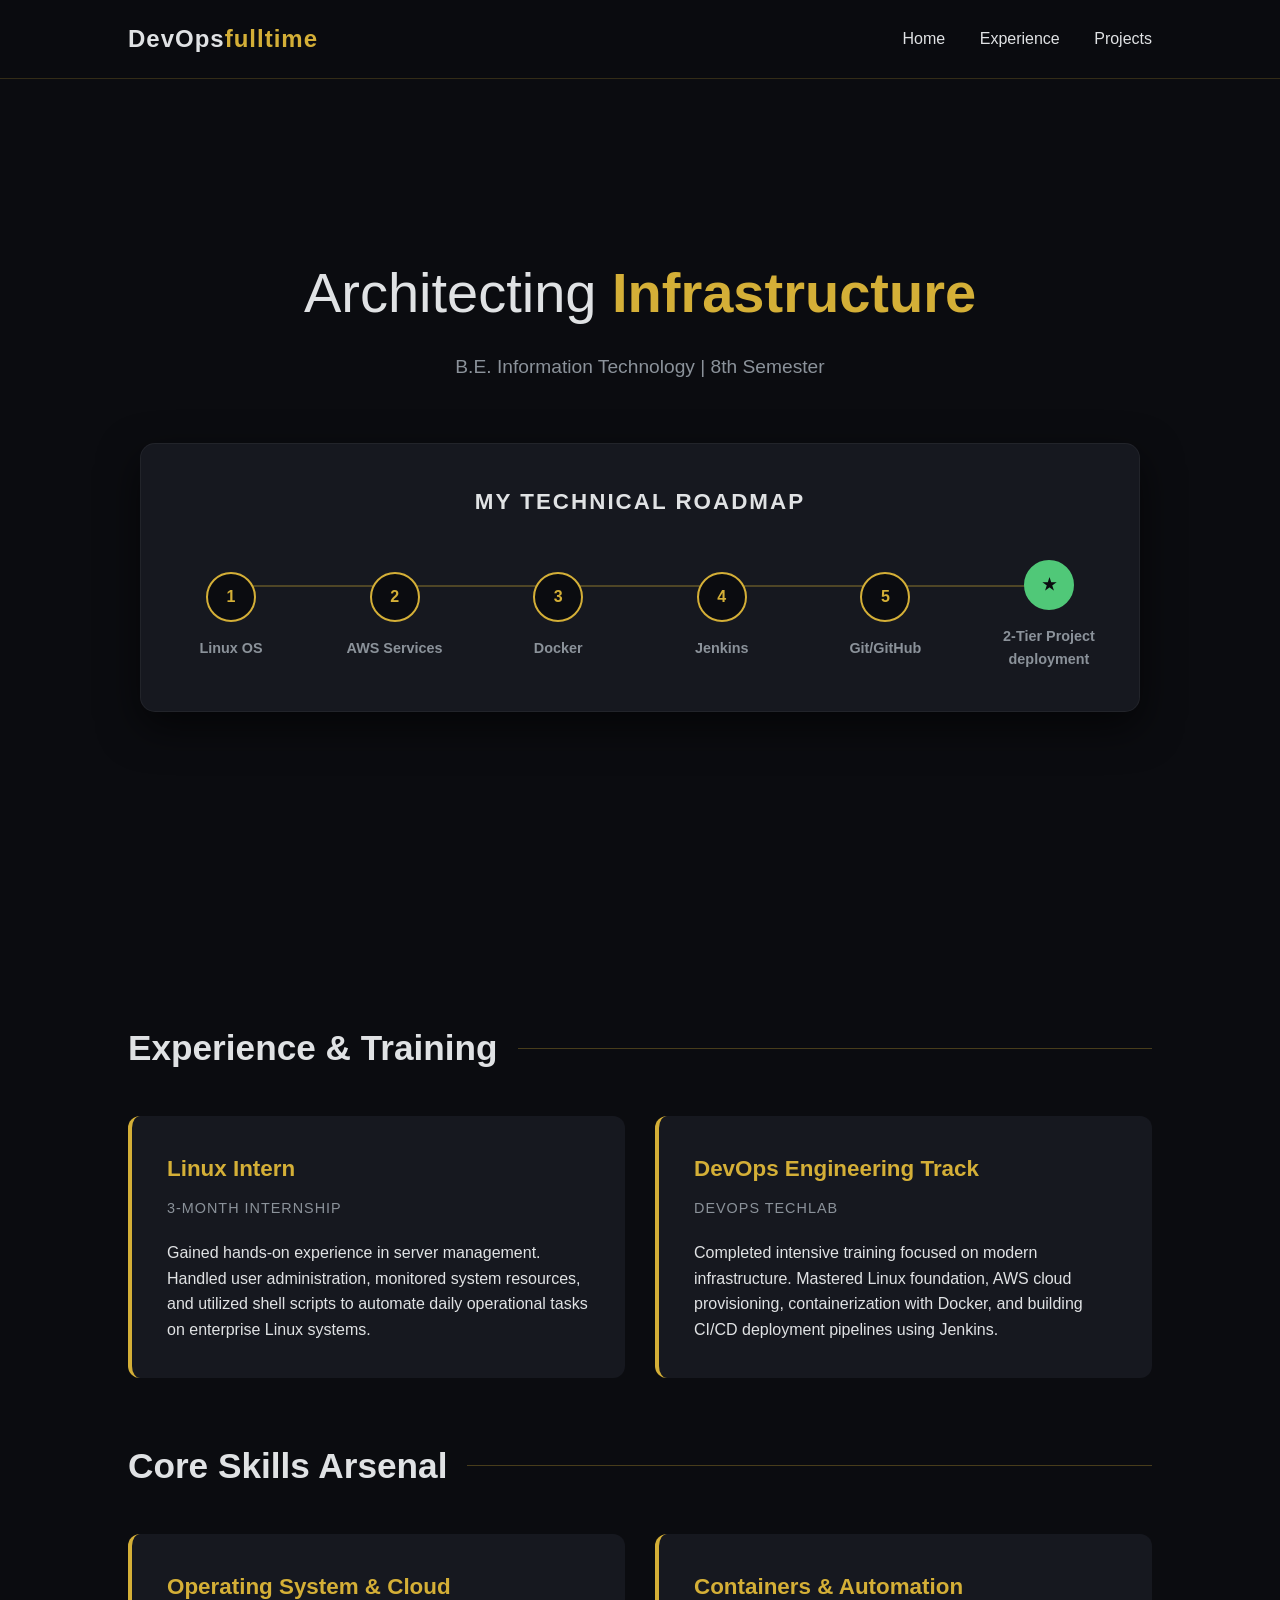
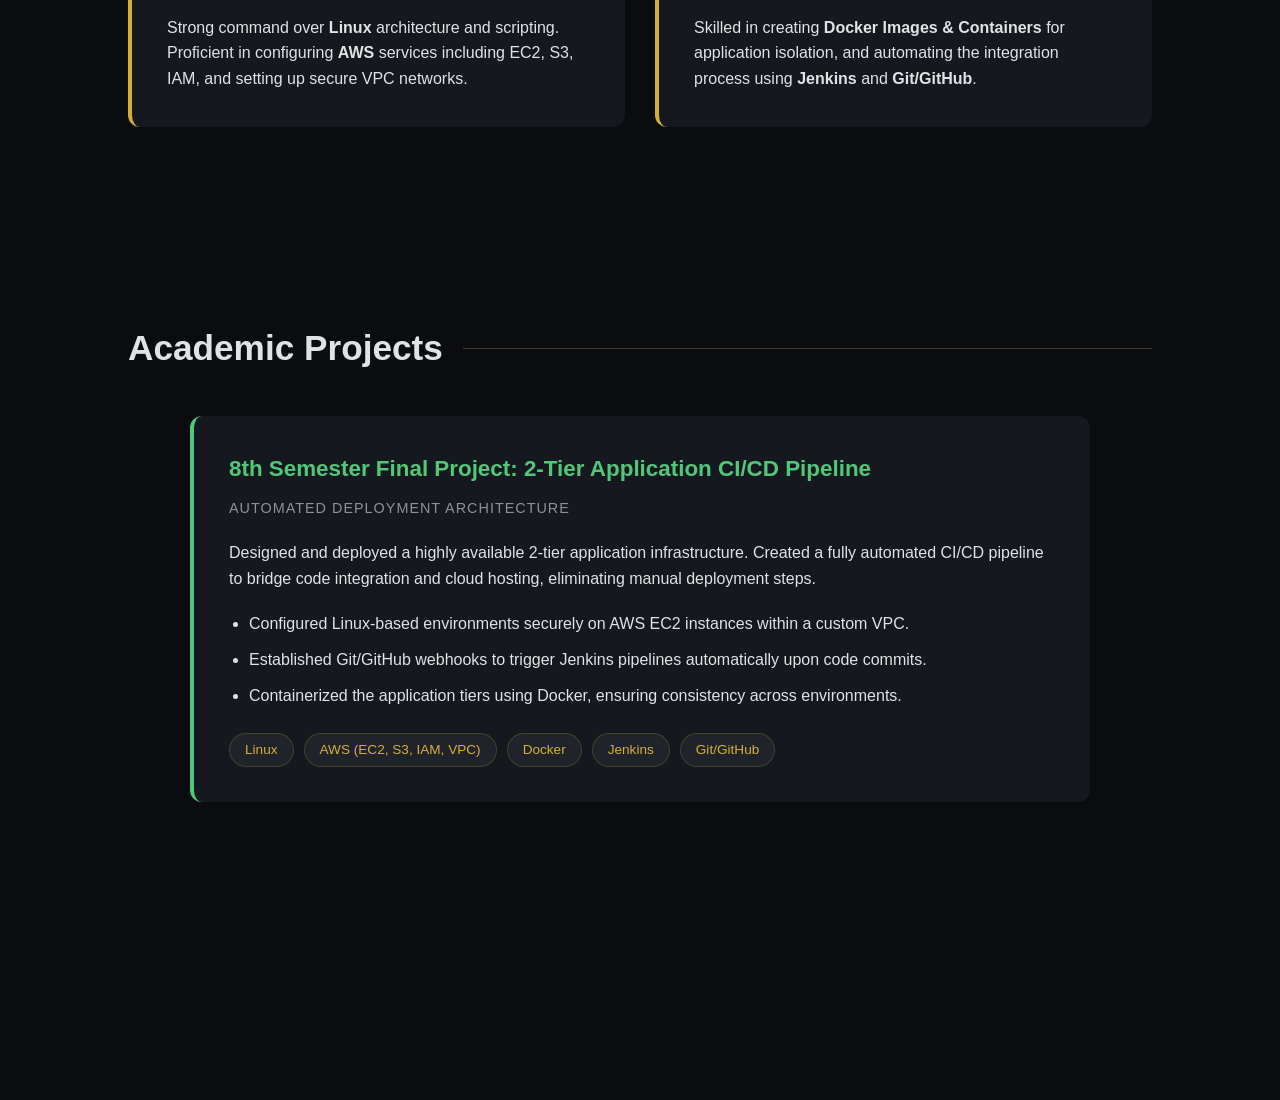
==== commit 45146f5d: "Update index.html" ====
--- a/public/index.html
+++ b/public/index.html
@@ -186,7 +186,7 @@
 <body>
 
     <nav>
-        <div class="logo"><strong>DevOps<span>Intern</span></strong></div>
+        <div class="logo"><strong>DevOps<span>fulltime</span></strong></div>
         <div class="links">
             <a href="#home">Home</a>
             <a href="#experience">Experience</a>
